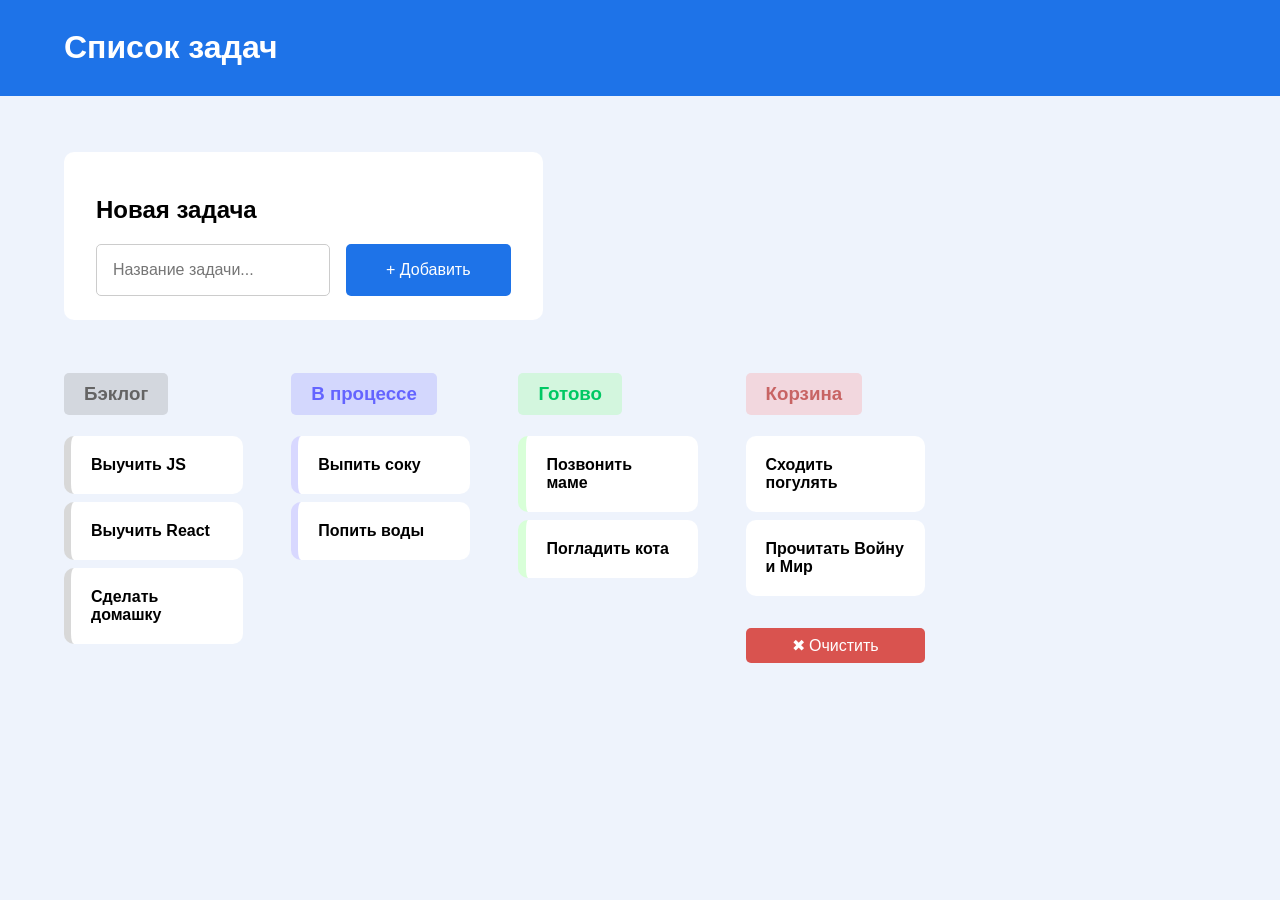
==== index.html @ 70a6dbe9 "release" ====
<!DOCTYPE html>
<html lang="ru">

<head>
    <meta charset="UTF-8">
    <meta name="viewport" content="width=device-width, initial-scale=1.0">
    <title>Список задач</title>
    <link rel="stylesheet" href="styles.css">
</head>

<body>
    <header class="container">
        <h1>Список задач</h1>
    </header>

    <main class="container">
        <section class="task-form">
            <h2>Новая задача</h2>
            <div class="input-group">
                <input type="text" placeholder="Название задачи...">
                <button>+ Добавить</button>
            </div>
        </section>

        <section class="task-board">
            <div class="backlog">
                <h3>Бэклог</h3>
                <ul>
                    <li class="task">Выучить JS</li>
                    <li class="task">Выучить React</li>
                    <li class="task">Сделать домашку</li>
                </ul>
            </div>

            <div class="in-progress">
                <h3>В процессе</h3>
                <ul>
                    <li class="task">Выпить соку</li>
                    <li class="task">Попить воды</li>
                </ul>
            </div>

            <div class="done">
                <h3>Готово</h3>
                <ul>
                    <li class="task">Позвонить маме</li>
                    <li class="task">Погладить кота</li>
                </ul>
            </div>

            <div class="trash">
                <h3>Корзина</h3>
                <ul>
                    <li class="task">Сходить погулять</li>
                    <li class="task">Прочитать Войну и Мир</li>
                </ul>
                <button class="clear-btn">✖ Очистить</button>
            </div>
        </section>
    </main>
</body>

</html>
---- styles.css ----
body {
    font-family: Arial, sans-serif;
    margin: 0;
    padding: 0;
    background-color: #eef3fc;
}

header {
    background-color: #1e73e8;
    color: white;
    padding: 0.5vw 4vw;
    text-align: left;
    font-size: 1rem;
    font-weight: bold;
    margin-bottom: 3rem;
}

.container {
    padding: 0.5rem 4rem;
}

.task-form {
    background: white;
    padding: 1.5rem 2rem;
    border-radius: 0.625rem;
    display: inline-block;
}

.input-group {
    display: flex;
    gap: 1rem;
}

input {
    flex-grow: 1;
    padding: 1rem;
    border: 1px solid #ccc;
    border-radius: 0.3125rem;
    font-size: 1rem;
}

button {
    background: #1e73e8;
    color: white;
    border: none;
    padding: 0.5rem 2.5rem;
    font-size: 1rem;
    border-radius: 0.3125rem;
    cursor: pointer;
}

.task-board {
    display: flex;
    gap: 3rem;
    /* Используем rem */
    margin-top: 3rem;
}

.backlog,
.in-progress,
.done,
.trash {
    width: 14vw;
}

ul {
    list-style: none;
    margin-left: -2.5rem;
    display: flex;
    flex-direction: column;
    gap: 0.5rem;
}

li {
    background: white;
    padding: 1.25rem;
    font-size: 1rem;
    font-weight: bold;
    border-radius: 0.625rem;
}

h3 {
    text-align: center;
    border-radius: 0.3125rem;
    padding: 0.625rem 1.25rem;
    display: inline-block;
    margin: 0.3125rem 0;
}

.backlog h3 {
    background: rgba(100, 100, 100, 0.2);
    color: rgb(100, 100, 100);
}

.backlog li {
    border-left: 0.4375rem solid rgb(100, 100, 100, 0.25);
}

.in-progress h3 {
    background: rgba(100, 100, 255, 0.2);
    color: rgb(100, 100, 255);
}

.in-progress li {
    border-left: 0.4375rem solid rgba(100, 100, 255, 0.25);
}

.done h3 {
    background: rgba(100, 255, 100, 0.2);
    color: rgb(0, 200, 100);
}

.done li {
    border-left: 0.5rem solid rgba(100, 255, 100, 0.25);
}

.trash h3 {
    background: rgba(255, 100, 100, 0.2);
    color: rgb(200, 100, 100);
}

.trash li {
    border-left: 0.5r solid rgba(255, 100, 100, 0.25);
}

.clear-btn {
    background: #d9534f;
    color: white;
    width: 100%;
    margin-top: 1rem;
}
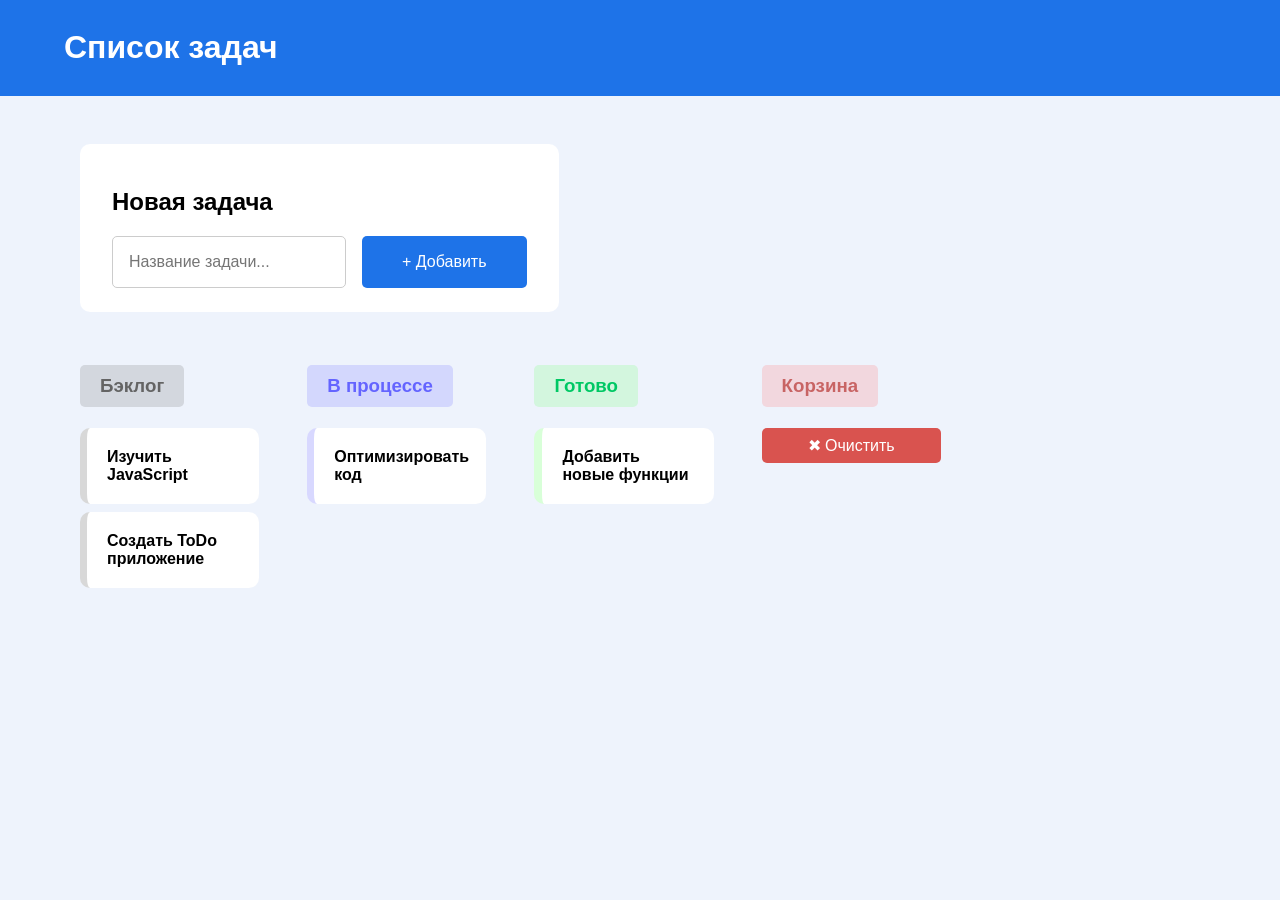
==== commit 01dd5466: "lab 2 complete" ====
--- a/index.html
+++ b/index.html
@@ -4,60 +4,13 @@
 <head>
     <meta charset="UTF-8">
     <meta name="viewport" content="width=device-width, initial-scale=1.0">
-    <title>Список задач</title>
-    <link rel="stylesheet" href="styles.css">
+    <title>Сулейманов Тимур Рустамович</title>
+    <link rel="stylesheet" href="css/styles.css">
 </head>
 
-<body>
-    <header class="container">
-        <h1>Список задач</h1>
-    </header>
+<body class="board-app">
 
-    <main class="container">
-        <section class="task-form">
-            <h2>Новая задача</h2>
-            <div class="input-group">
-                <input type="text" placeholder="Название задачи...">
-                <button>+ Добавить</button>
-            </div>
-        </section>
-
-        <section class="task-board">
-            <div class="backlog">
-                <h3>Бэклог</h3>
-                <ul>
-                    <li class="task">Выучить JS</li>
-                    <li class="task">Выучить React</li>
-                    <li class="task">Сделать домашку</li>
-                </ul>
-            </div>
-
-            <div class="in-progress">
-                <h3>В процессе</h3>
-                <ul>
-                    <li class="task">Выпить соку</li>
-                    <li class="task">Попить воды</li>
-                </ul>
-            </div>
-
-            <div class="done">
-                <h3>Готово</h3>
-                <ul>
-                    <li class="task">Позвонить маме</li>
-                    <li class="task">Погладить кота</li>
-                </ul>
-            </div>
-
-            <div class="trash">
-                <h3>Корзина</h3>
-                <ul>
-                    <li class="task">Сходить погулять</li>
-                    <li class="task">Прочитать Войну и Мир</li>
-                </ul>
-                <button class="clear-btn">✖ Очистить</button>
-            </div>
-        </section>
-    </main>
+    <script src="src/main.js" type="module"></script>
 </body>
 
 </html>
--- a/css/styles.css
+++ b/css/styles.css
@@ -0,0 +1,132 @@
+body {
+    font-family: Arial, sans-serif;
+    margin: 0;
+    padding: 0 5rem;
+    background-color: #eef3fc;
+}
+
+header {
+    font-family: Arial, sans-serif;
+    background-color: #1e73e8;
+    color: white;
+    padding: 0.5vw 4vw;
+    text-align: left;
+    font-size: 1rem;
+    font-weight: bold;
+    margin-bottom: 3rem;
+}
+
+.container {
+    padding: 0.5rem 4rem;
+}
+
+.task-form {
+    background: white;
+    padding: 1.5rem 2rem;
+    border-radius: 0.625rem;
+    display: inline-block;
+}
+
+.input-group {
+    display: flex;
+    gap: 1rem;
+}
+
+input {
+    flex-grow: 1;
+    padding: 1rem;
+    border: 1px solid #ccc;
+    border-radius: 0.3125rem;
+    font-size: 1rem;
+}
+
+button {
+    background: #1e73e8;
+    color: white;
+    border: none;
+    padding: 0.5rem 2.5rem;
+    font-size: 1rem;
+    border-radius: 0.3125rem;
+    cursor: pointer;
+}
+
+.task-board {
+    display: flex;
+    gap: 3rem;
+    /* Используем rem */
+    margin-top: 3rem;
+}
+
+.backlog,
+.progress,
+.done,
+.trash {
+    width: 14vw;
+}
+
+ul {
+    list-style: none;
+    margin-left: -2.5rem;
+    display: flex;
+    flex-direction: column;
+    gap: 0.5rem;
+}
+
+li {
+    background: white;
+    padding: 1.25rem;
+    font-size: 1rem;
+    font-weight: bold;
+    border-radius: 0.625rem;
+}
+
+h3 {
+    text-align: center;
+    border-radius: 0.3125rem;
+    padding: 0.625rem 1.25rem;
+    display: inline-block;
+    margin: 0.3125rem 0;
+}
+
+.backlog h3 {
+    background: rgba(100, 100, 100, 0.2);
+    color: rgb(100, 100, 100);
+}
+
+.backlog li {
+    border-left: 0.4375rem solid rgb(100, 100, 100, 0.25);
+}
+
+.progress h3 {
+    background: rgba(100, 100, 255, 0.2);
+    color: rgb(100, 100, 255);
+}
+
+.progress li {
+    border-left: 0.4375rem solid rgba(100, 100, 255, 0.25);
+}
+
+.done h3 {
+    background: rgba(100, 255, 100, 0.2);
+    color: rgb(0, 200, 100);
+}
+
+.done li {
+    border-left: 0.5rem solid rgba(100, 255, 100, 0.25);
+}
+
+.trash h3 {
+    background: rgba(255, 100, 100, 0.2);
+    color: rgb(200, 100, 100);
+}
+
+.trash li {
+    border-left: 0.5r solid rgba(255, 100, 100, 0.25);
+}
+
+.clear-btn {
+    background: #d9534f;
+    color: white;
+    width: 100%;
+    margin-top: 1rem;
+}
